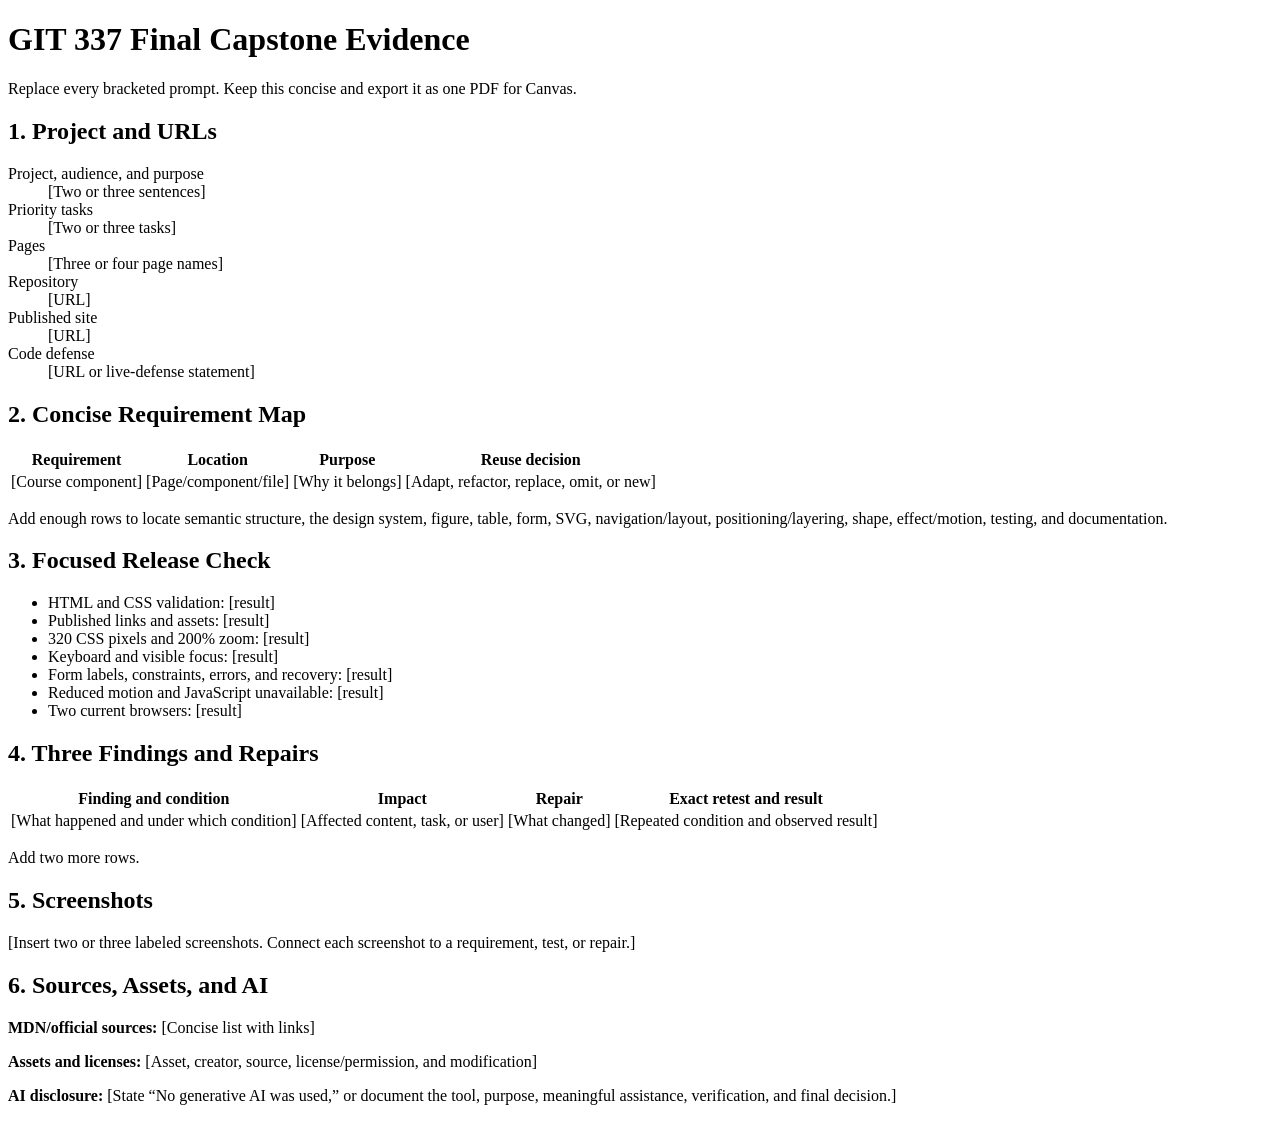
==== capstone-evidence.html @ 6161246f "start" ====
<!DOCTYPE html>
<html lang="en">
    <head>
        <meta charset="utf-8">
        <meta name="viewport" content="width=device-width,initial-scale=1">
        <title>GIT 337 Capstone Evidence</title><link rel="stylesheet" href="evidence.css">
    </head>
    <body>
        <header>
            <h1>GIT 337 Final Capstone Evidence</h1>
            <p>Replace every bracketed prompt. Keep this concise and export it as one PDF for Canvas.</p>
        </header>
        <main>
            <section>
                <h2>1. Project and URLs</h2>
                <dl>
                    <dt>Project, audience, and purpose</dt>
                    <dd>[Two or three sentences]</dd>
                    <dt>Priority tasks</dt>
                    <dd>[Two or three tasks]</dd>
                    <dt>Pages</dt>
                    <dd>[Three or four page names]</dd>
                    <dt>Repository</dt>
                    <dd>[URL]</dd>
                    <dt>Published site</dt>
                    <dd>[URL]</dd>
                    <dt>Code defense</dt>
                    <dd>[URL or live-defense statement]</dd>
                </dl>
            </section>
            <section>
                <h2>2. Concise Requirement Map</h2>
                <table>
                    <thead>
                        <tr>
                            <th>Requirement</th>
                            <th>Location</th>
                            <th>Purpose</th>
                            <th>Reuse decision</th>
                        </tr>
                    </thead>
                    <tbody>
                        <tr>
                            <td>[Course component]</td>
                            <td>[Page/component/file]</td>
                            <td>[Why it belongs]</td>
                            <td>[Adapt, refactor, replace, omit, or new]</td>
                        </tr>
                    </tbody>
                </table>
                <p>Add enough rows to locate semantic structure, the design system, figure, table, form, SVG, navigation/layout, positioning/layering, shape, effect/motion, testing, and documentation.</p>
            </section>
            <section>
                <h2>3. Focused Release Check</h2>
                <ul>
                    <li>HTML and CSS validation: [result]</li>
                    <li>Published links and assets: [result]</li>
                    <li>320 CSS pixels and 200% zoom: [result]</li>
                    <li>Keyboard and visible focus: [result]</li>
                    <li>Form labels, constraints, errors, and recovery: [result]</li>
                    <li>Reduced motion and JavaScript unavailable: [result]</li>
                    <li>Two current browsers: [result]</li>
                </ul>
            </section>
            <section>
                <h2>4. Three Findings and Repairs</h2>
                <table>
                    <thead>
                        <tr>
                            <th>Finding and condition</th>
                            <th>Impact</th>
                            <th>Repair</th>
                            <th>Exact retest and result</th>
                        </tr>
                    </thead>
                    <tbody>
                        <tr>
                            <td>[What happened and under which condition]</td>
                            <td>[Affected content, task, or user]</td>
                            <td>[What changed]</td>
                            <td>[Repeated condition and observed result]</td>
                        </tr>
                    </tbody>
                </table>
                <p>Add two more rows.</p>
            </section>
            <section>
                <h2>5. Screenshots</h2>
                <p>[Insert two or three labeled screenshots. Connect each screenshot to a requirement, test, or repair.]</p>
            </section>
            <section>
                <h2>6. Sources, Assets, and AI</h2>
                <p><strong>MDN/official sources:</strong> [Concise list with links]</p>
                <p><strong>Assets and licenses:</strong> [Asset, creator, source, license/permission, and modification]</p>
                <p><strong>AI disclosure:</strong> [State “No generative AI was used,” or document the tool, purpose, meaningful assistance, verification, and final decision.]</p>
            </section>
        </main>
    </body>
</html>
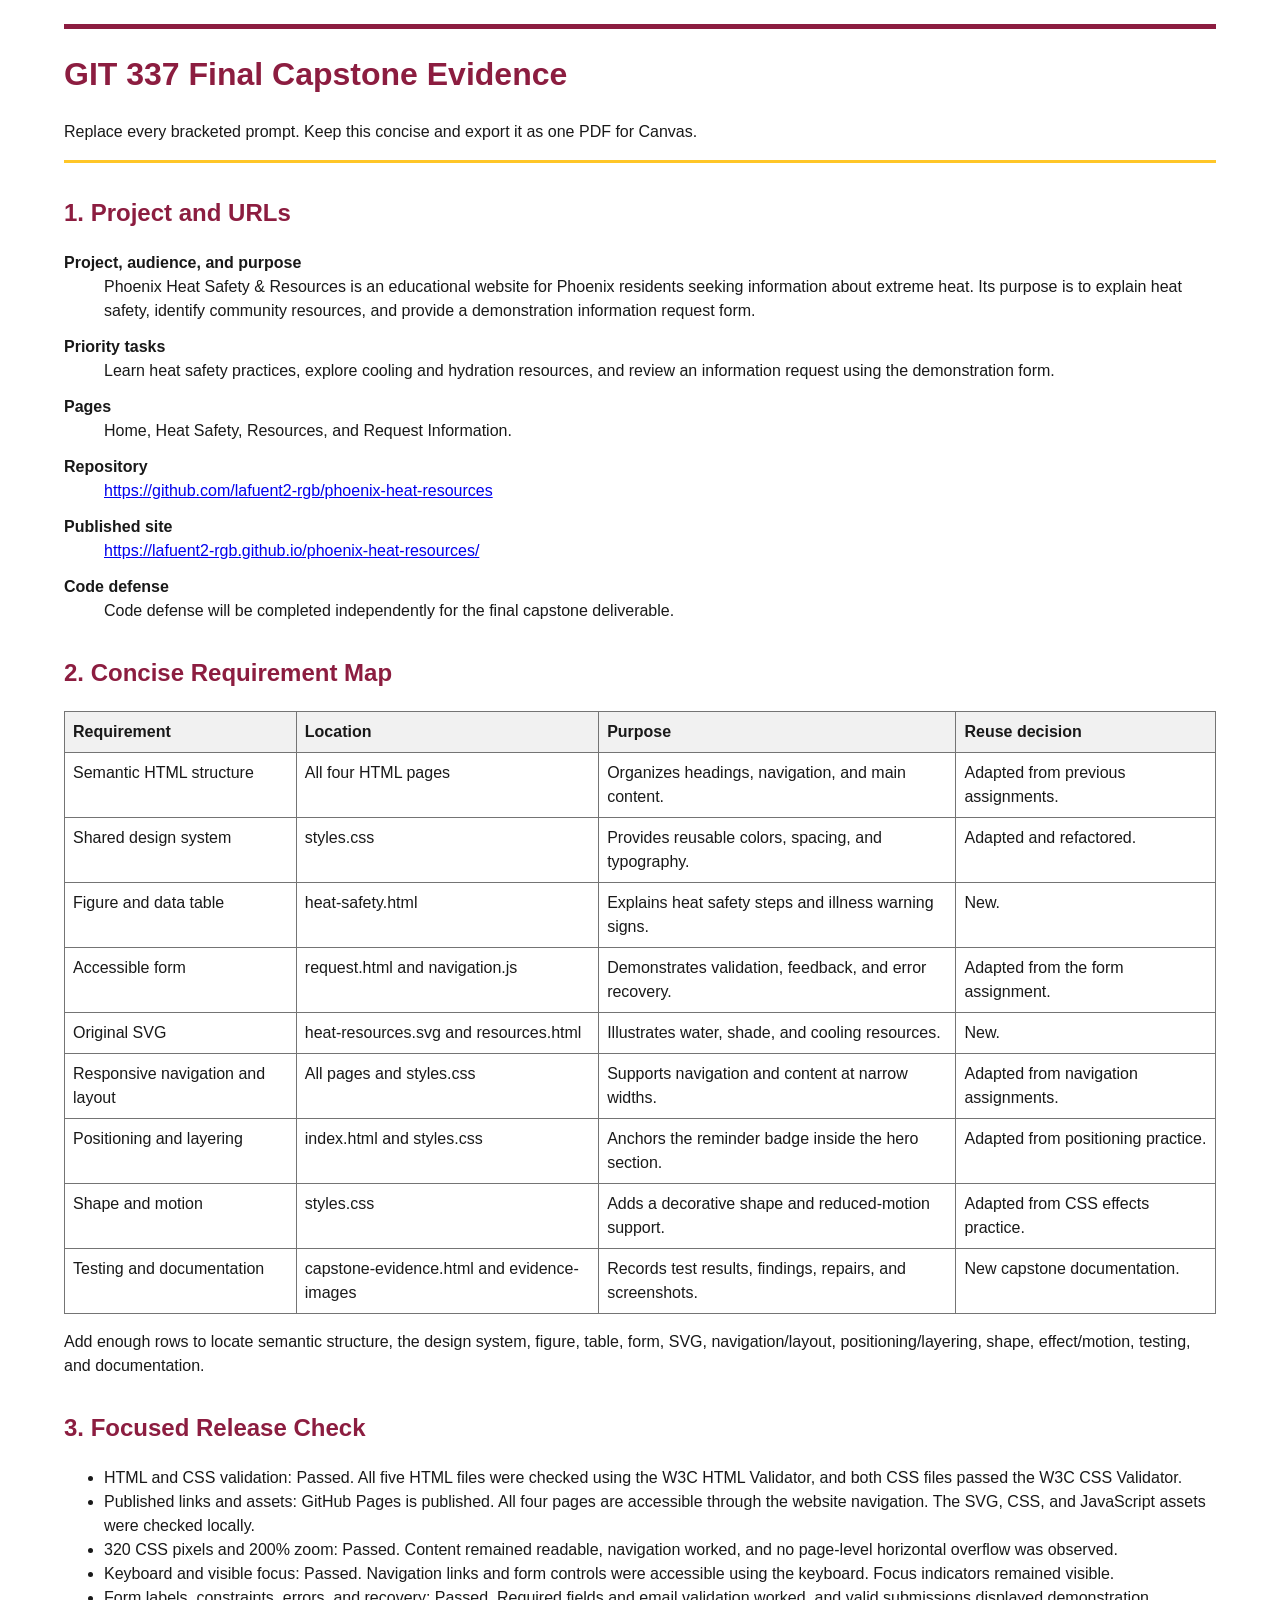
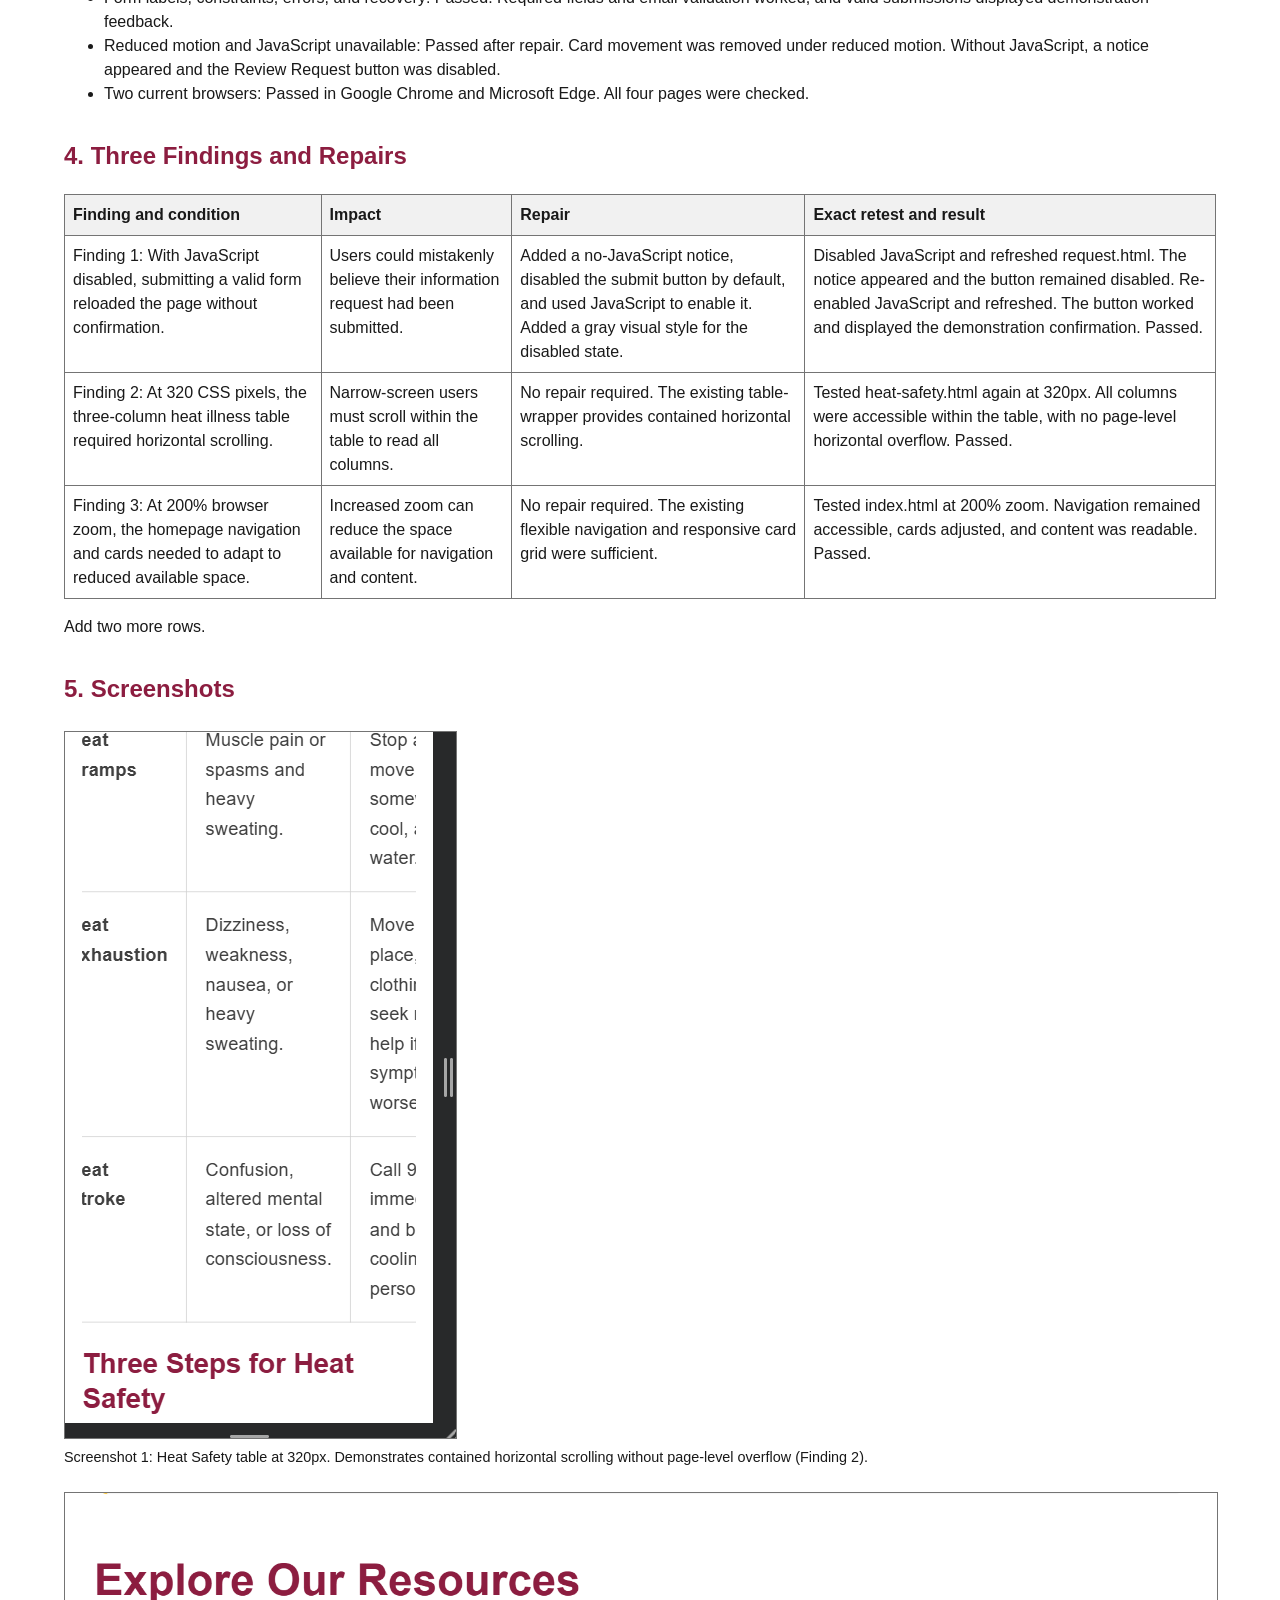
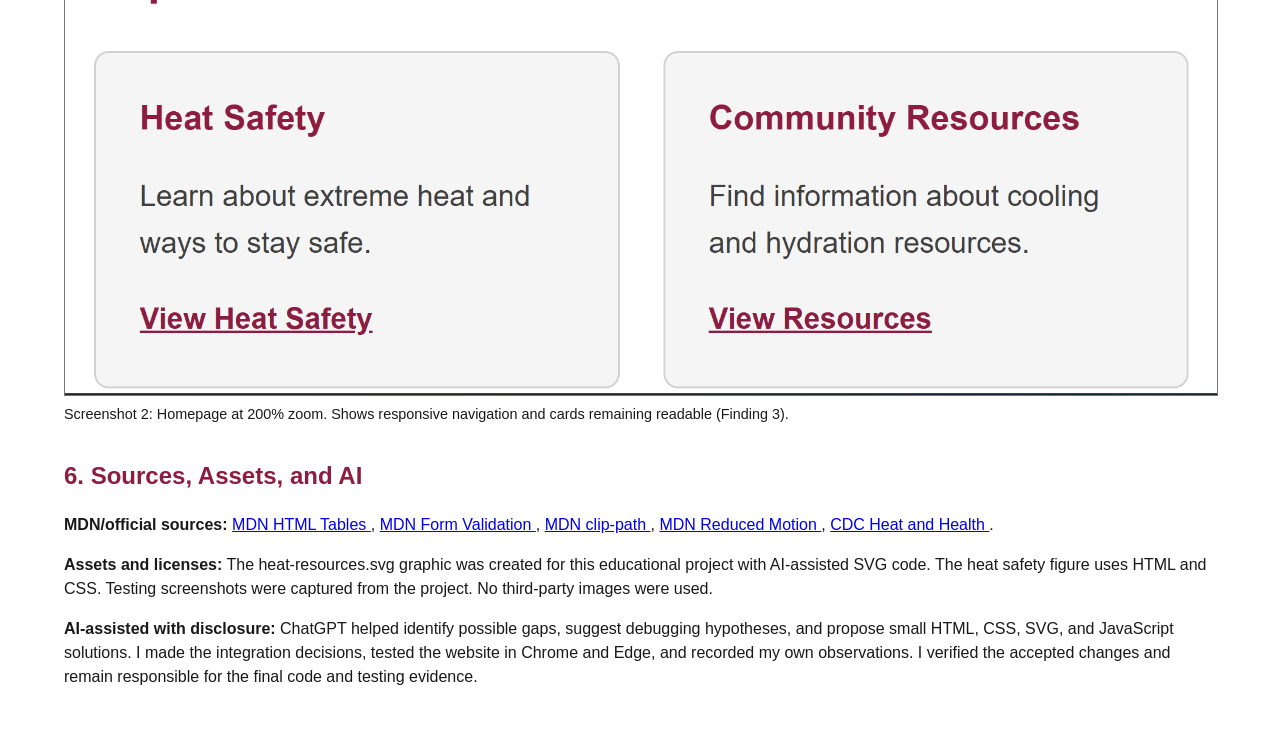
==== commit 8f63f921: "capstone-evidence" ====
--- a/capstone-evidence.html
+++ b/capstone-evidence.html
@@ -13,20 +13,54 @@
         <main>
             <section>
                 <h2>1. Project and URLs</h2>
+
                 <dl>
-                    <dt>Project, audience, and purpose</dt>
-                    <dd>[Two or three sentences]</dd>
-                    <dt>Priority tasks</dt>
-                    <dd>[Two or three tasks]</dd>
-                    <dt>Pages</dt>
-                    <dd>[Three or four page names]</dd>
-                    <dt>Repository</dt>
-                    <dd>[URL]</dd>
-                    <dt>Published site</dt>
-                    <dd>[URL]</dd>
-                    <dt>Code defense</dt>
-                    <dd>[URL or live-defense statement]</dd>
+                <dt>Project, audience, and purpose</dt>
+                <dd>
+                    Phoenix Heat Safety & Resources is an educational
+                    website for Phoenix residents seeking information
+                    about extreme heat. Its purpose is to explain heat
+                    safety, identify community resources, and provide
+                    a demonstration information request form.
+                </dd>
+
+                <dt>Priority tasks</dt>
+                <dd>
+                    Learn heat safety practices, explore cooling and
+                    hydration resources, and review an information
+                    request using the demonstration form.
+                </dd>
+
+                <dt>Pages</dt>
+                <dd>
+                    Home, Heat Safety, Resources, and Request Information.
+                </dd>
+
+
+                <dt>Repository</dt>
+                <dd>
+                <a href="https://github.com/lafuent2-rgb/phoenix-heat-resources">
+                    https://github.com/lafuent2-rgb/phoenix-heat-resources
+                </a>
+                </dd>
+
+
+
+                <dt>Published site</dt>
+                <dd>
+                <a href="https://lafuent2-rgb.github.io/phoenix-heat-resources/">
+                    https://lafuent2-rgb.github.io/phoenix-heat-resources/
+                </a>
+                </dd>
+
+
+                <dt>Code defense</dt>
+                <dd>
+                    Code defense will be completed independently
+                    for the final capstone deliverable.
+                </dd>
                 </dl>
+
             </section>
             <section>
                 <h2>2. Concise Requirement Map</h2>
@@ -39,28 +73,113 @@
                             <th>Reuse decision</th>
                         </tr>
                     </thead>
+                    
                     <tbody>
-                        <tr>
-                            <td>[Course component]</td>
-                            <td>[Page/component/file]</td>
-                            <td>[Why it belongs]</td>
-                            <td>[Adapt, refactor, replace, omit, or new]</td>
-                        </tr>
+                    <tr>
+                        <td>Semantic HTML structure</td>
+                        <td>All four HTML pages</td>
+                        <td>Organizes headings, navigation, and main content.</td>
+                        <td>Adapted from previous assignments.</td>
+                    </tr>
+                    <tr>
+                        <td>Shared design system</td>
+                        <td>styles.css</td>
+                        <td>Provides reusable colors, spacing, and typography.</td>
+                        <td>Adapted and refactored.</td>
+                    </tr>
+                    <tr>
+                        <td>Figure and data table</td>
+                        <td>heat-safety.html</td>
+                        <td>Explains heat safety steps and illness warning signs.</td>
+                        <td>New.</td>
+                    </tr>
+                    <tr>
+                        <td>Accessible form</td>
+                        <td>request.html and navigation.js</td>
+                        <td>Demonstrates validation, feedback, and error recovery.</td>
+                        <td>Adapted from the form assignment.</td>
+                    </tr>
+                    <tr>
+                        <td>Original SVG</td>
+                        <td>heat-resources.svg and resources.html</td>
+                        <td>Illustrates water, shade, and cooling resources.</td>
+                        <td>New.</td>
+                    </tr>
+                    <tr>
+                        <td>Responsive navigation and layout</td>
+                        <td>All pages and styles.css</td>
+                        <td>Supports navigation and content at narrow widths.</td>
+                        <td>Adapted from navigation assignments.</td>
+                    </tr>
+                    <tr>
+                        <td>Positioning and layering</td>
+                        <td>index.html and styles.css</td>
+                        <td>Anchors the reminder badge inside the hero section.</td>
+                        <td>Adapted from positioning practice.</td>
+                    </tr>
+                    <tr>
+                        <td>Shape and motion</td>
+                        <td>styles.css</td>
+                        <td>Adds a decorative shape and reduced-motion support.</td>
+                        <td>Adapted from CSS effects practice.</td>
+                    </tr>
+                    <tr>
+                        <td>Testing and documentation</td>
+                        <td>capstone-evidence.html and evidence-images</td>
+                        <td>Records test results, findings, repairs, and screenshots.</td>
+                        <td>New capstone documentation.</td>
+                    </tr>
                     </tbody>
+
                 </table>
                 <p>Add enough rows to locate semantic structure, the design system, figure, table, form, SVG, navigation/layout, positioning/layering, shape, effect/motion, testing, and documentation.</p>
             </section>
             <section>
                 <h2>3. Focused Release Check</h2>
+
                 <ul>
-                    <li>HTML and CSS validation: [result]</li>
-                    <li>Published links and assets: [result]</li>
-                    <li>320 CSS pixels and 200% zoom: [result]</li>
-                    <li>Keyboard and visible focus: [result]</li>
-                    <li>Form labels, constraints, errors, and recovery: [result]</li>
-                    <li>Reduced motion and JavaScript unavailable: [result]</li>
-                    <li>Two current browsers: [result]</li>
+
+                <li>
+                HTML and CSS validation: Passed. All five HTML files
+                were checked using the W3C HTML Validator, and both
+                CSS files passed the W3C CSS Validator.
+                </li>
+
+
+                <li>
+                Published links and assets: GitHub Pages is published.
+                All four pages are accessible through the website
+                navigation. The SVG, CSS, and JavaScript assets
+                were checked locally.
+                </li>
+
+                <li>
+                    320 CSS pixels and 200% zoom: Passed. Content remained
+                    readable, navigation worked, and no page-level
+                    horizontal overflow was observed.
+                </li>
+                <li>
+                    Keyboard and visible focus: Passed. Navigation links
+                    and form controls were accessible using the keyboard.
+                    Focus indicators remained visible.
+                </li>
+                <li>
+                    Form labels, constraints, errors, and recovery:
+                    Passed. Required fields and email validation worked,
+                    and valid submissions displayed demonstration feedback.
+                </li>
+                <li>
+                    Reduced motion and JavaScript unavailable: Passed
+                    after repair. Card movement was removed under reduced
+                    motion. Without JavaScript, a notice appeared and
+                    the Review Request button was disabled.
+                </li>
+                <li>
+                    Two current browsers: Passed in Google Chrome and
+                    Microsoft Edge. All four pages were checked.
+                </li>
                 </ul>
+
             </section>
             <section>
                 <h2>4. Three Findings and Repairs</h2>
@@ -73,26 +192,142 @@
                             <th>Exact retest and result</th>
                         </tr>
                     </thead>
-                    <tbody>
-                        <tr>
-                            <td>[What happened and under which condition]</td>
-                            <td>[Affected content, task, or user]</td>
-                            <td>[What changed]</td>
-                            <td>[Repeated condition and observed result]</td>
-                        </tr>
-                    </tbody>
+                    
+                <tbody>
+                <tr>
+                    <td>
+                    Finding 1: With JavaScript disabled, submitting
+                    a valid form reloaded the page without confirmation.
+                    </td>
+                    <td>
+                    Users could mistakenly believe their information
+                    request had been submitted.
+                    </td>
+                    <td>
+                    Added a no-JavaScript notice, disabled the submit
+                    button by default, and used JavaScript to enable it.
+                    Added a gray visual style for the disabled state.
+                    </td>
+                    <td>
+                    Disabled JavaScript and refreshed request.html.
+                    The notice appeared and the button remained disabled.
+                    Re-enabled JavaScript and refreshed. The button worked
+                    and displayed the demonstration confirmation. Passed.
+                    </td>
+                </tr>
+                <tr>
+                    <td>
+                    Finding 2: At 320 CSS pixels, the three-column
+                    heat illness table required horizontal scrolling.
+                    </td>
+                    <td>
+                    Narrow-screen users must scroll within the table
+                    to read all columns.
+                    </td>
+                    <td>
+                    No repair required. The existing table-wrapper
+                    provides contained horizontal scrolling.
+                    </td>
+                    <td>
+                    Tested heat-safety.html again at 320px.
+                    All columns were accessible within the table,
+                    with no page-level horizontal overflow. Passed.
+                    </td>
+                </tr>
+                <tr>
+                    <td>
+                    Finding 3: At 200% browser zoom, the homepage
+                    navigation and cards needed to adapt to reduced
+                    available space.
+                    </td>
+                    <td>
+                    Increased zoom can reduce the space available
+                    for navigation and content.
+                    </td>
+                    <td>
+                    No repair required. The existing flexible
+                    navigation and responsive card grid were sufficient.
+                    </td>
+                    <td>
+                    Tested index.html at 200% zoom.
+                    Navigation remained accessible, cards adjusted,
+                    and content was readable. Passed.
+                    </td>
+                </tr>
+                </tbody>
+
                 </table>
                 <p>Add two more rows.</p>
             </section>
-            <section>
-                <h2>5. Screenshots</h2>
-                <p>[Insert two or three labeled screenshots. Connect each screenshot to a requirement, test, or repair.]</p>
-            </section>
+
+            <section>
+            <h2>5. Screenshots</h2>
+
+            <figure>
+                <img src="table-320-test.png"
+                    alt="Heat illness table tested at 320 CSS pixels."
+                    class="evidence-screenshot">
+                <figcaption>
+                Screenshot 1: Heat Safety table at 320px.
+                Demonstrates contained horizontal scrolling
+                without page-level overflow (Finding 2).
+                </figcaption>
+            </figure>
+
+            <figure>
+                <img src="homepage-200-zoom.png"
+                    alt="Phoenix Heat Safety homepage at 200 percent zoom."
+                    class="evidence-screenshot">
+                <figcaption>
+                Screenshot 2: Homepage at 200% zoom.
+                Shows responsive navigation and cards
+                remaining readable (Finding 3).
+                </figcaption>
+            </figure>
+            </section>
+
             <section>
                 <h2>6. Sources, Assets, and AI</h2>
-                <p><strong>MDN/official sources:</strong> [Concise list with links]</p>
-                <p><strong>Assets and licenses:</strong> [Asset, creator, source, license/permission, and modification]</p>
-                <p><strong>AI disclosure:</strong> [State “No generative AI was used,” or document the tool, purpose, meaningful assistance, verification, and final decision.]</p>
+
+                <p>
+                <strong>MDN/official sources:</strong>
+                <a href="https://developer.mozilla.org/en-US/docs/Web/HTML/Element/table">
+                    MDN HTML Tables
+                </a>,
+                <a href="https://developer.mozilla.org/en-US/docs/Learn_web_development/Extensions/Forms/Form_validation">
+                    MDN Form Validation
+                </a>,
+                <a href="https://developer.mozilla.org/en-US/docs/Web/CSS/clip-path">
+                    MDN clip-path
+                </a>,
+                <a href="https://developer.mozilla.org/en-US/docs/Web/CSS/@media/prefers-reduced-motion">
+                    MDN Reduced Motion
+                </a>,
+                <a href="https://www.cdc.gov/heat-health/">
+                    CDC Heat and Health
+                </a>.
+                </p>
+
+                <p>
+                <strong>Assets and licenses:</strong>
+                The heat-resources.svg graphic was created for this
+                educational project with AI-assisted SVG code.
+                The heat safety figure uses HTML and CSS.
+                Testing screenshots were captured from the project.
+                No third-party images were used.
+                </p>
+
+                <p>
+                <strong>AI-assisted with disclosure:</strong>
+                ChatGPT helped identify possible gaps, suggest debugging
+                hypotheses, and propose small HTML, CSS, SVG, and JavaScript
+                solutions. I made the integration decisions, tested the
+                website in Chrome and Edge, and recorded my own observations.
+                I verified the accepted changes and remain responsible
+                for the final code and testing evidence.
+                </p>
+
+
             </section>
         </main>
     </body>
--- a/evidence.css
+++ b/evidence.css
@@ -0,0 +1,67 @@
+:root { 
+    color-scheme: light; 
+    font-family: Arial, Helvetica, sans-serif; 
+    line-height: 1.5; color: #191919; 
+}
+body { 
+    max-width: 72rem; 
+    margin: 0 auto; 
+    padding: 1.5rem; 
+}
+header { 
+    border-top: .35rem solid #8c1d40; 
+    border-bottom: .2rem solid #ffc627; 
+}
+h1, h2 { 
+    color: #8c1d40; 
+}
+section { 
+    margin-block: 2rem; 
+    break-inside: avoid; 
+}
+table { 
+    width: 100%; 
+    border-collapse: collapse; 
+}
+th, td { 
+    border: 1px solid #747474; 
+    padding: .5rem; 
+    text-align: left; 
+    vertical-align: top; 
+}
+th { 
+    background: #f1f1f1; 
+}
+dt { 
+    font-weight: 700; 
+}
+dd { 
+    margin-block-end: .75rem; 
+}
+@media print { 
+    body { 
+        max-width: none; 
+        padding: 0; 
+    } 
+    a { 
+        color: #191919; 
+    } 
+}
+
+/* Evidence screenshots */
+.evidence-screenshot {
+  display: block;
+  max-width: 100%;
+  height: auto;
+  border: 1px solid #747474;
+}
+
+figure {
+  margin: 1.5rem 0;
+}
+
+figcaption {
+  margin-top: 0.5rem;
+  font-size: 0.9rem;
+}
+
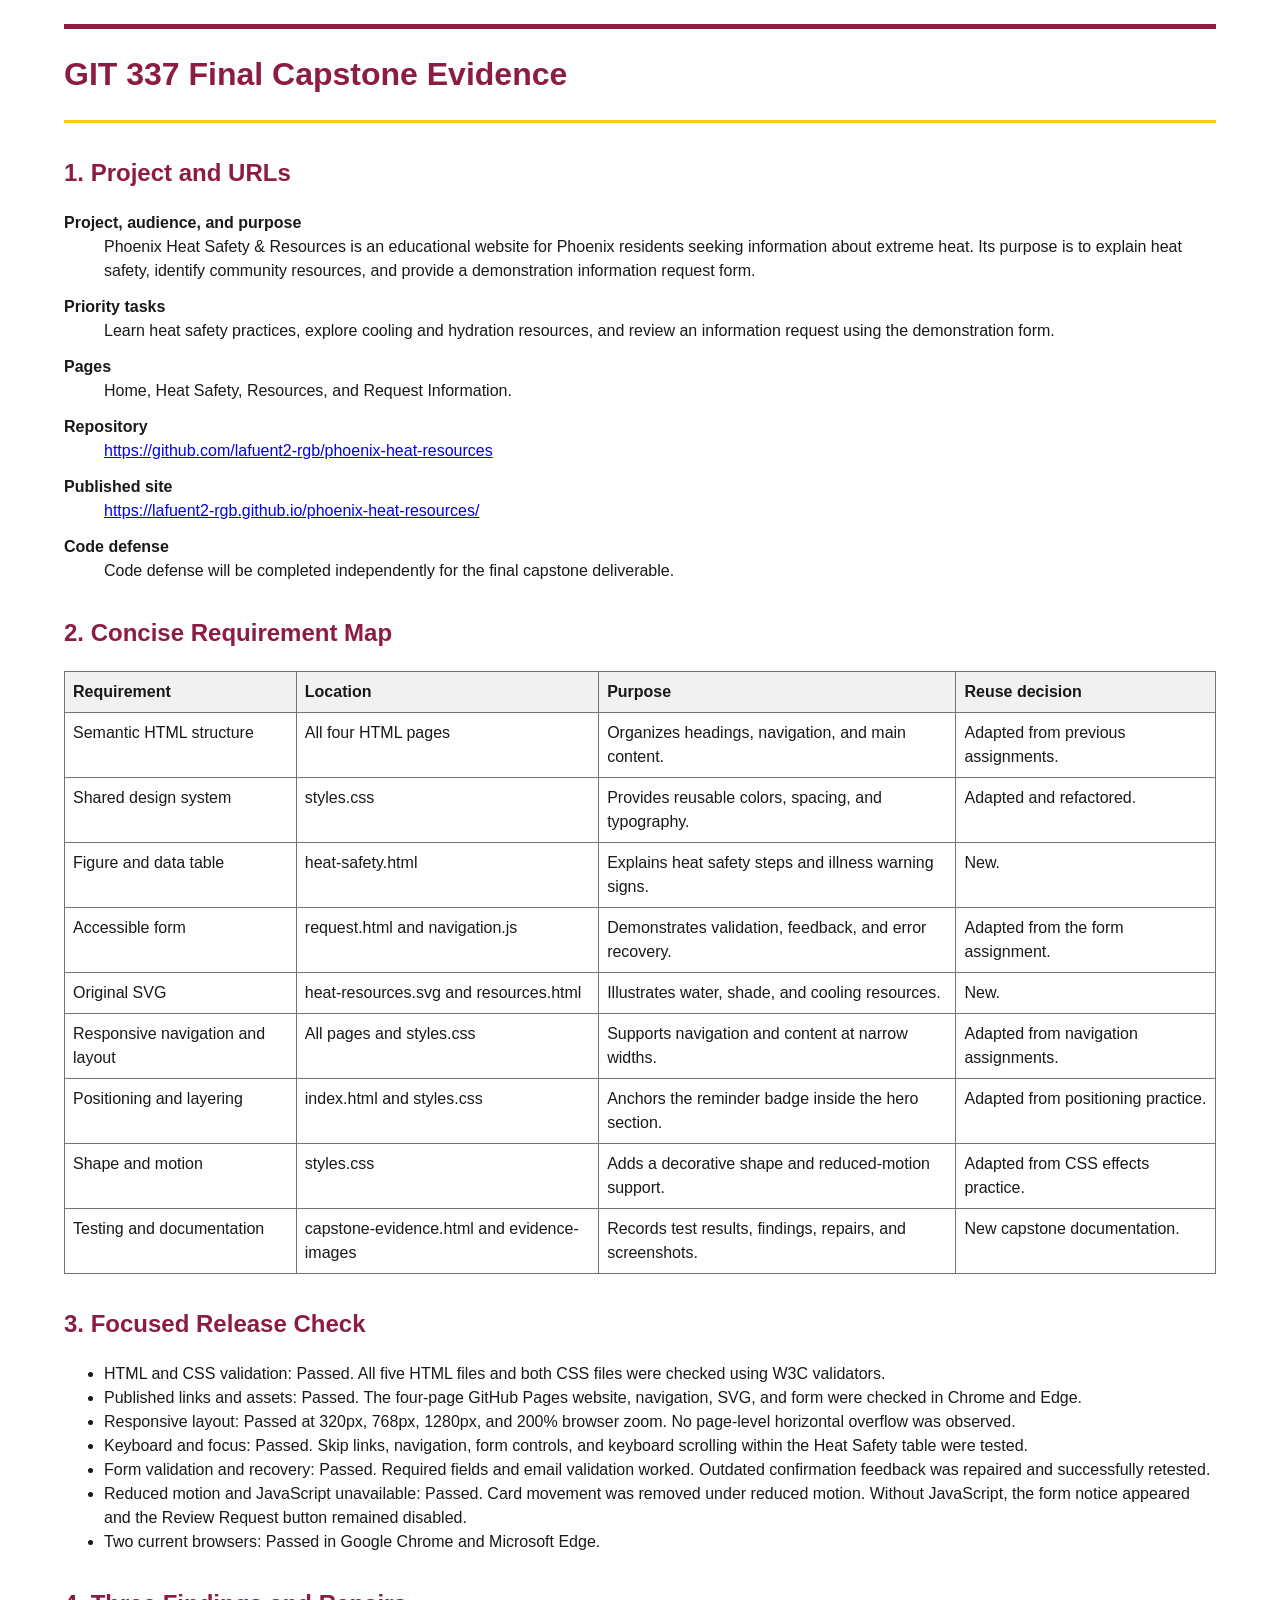
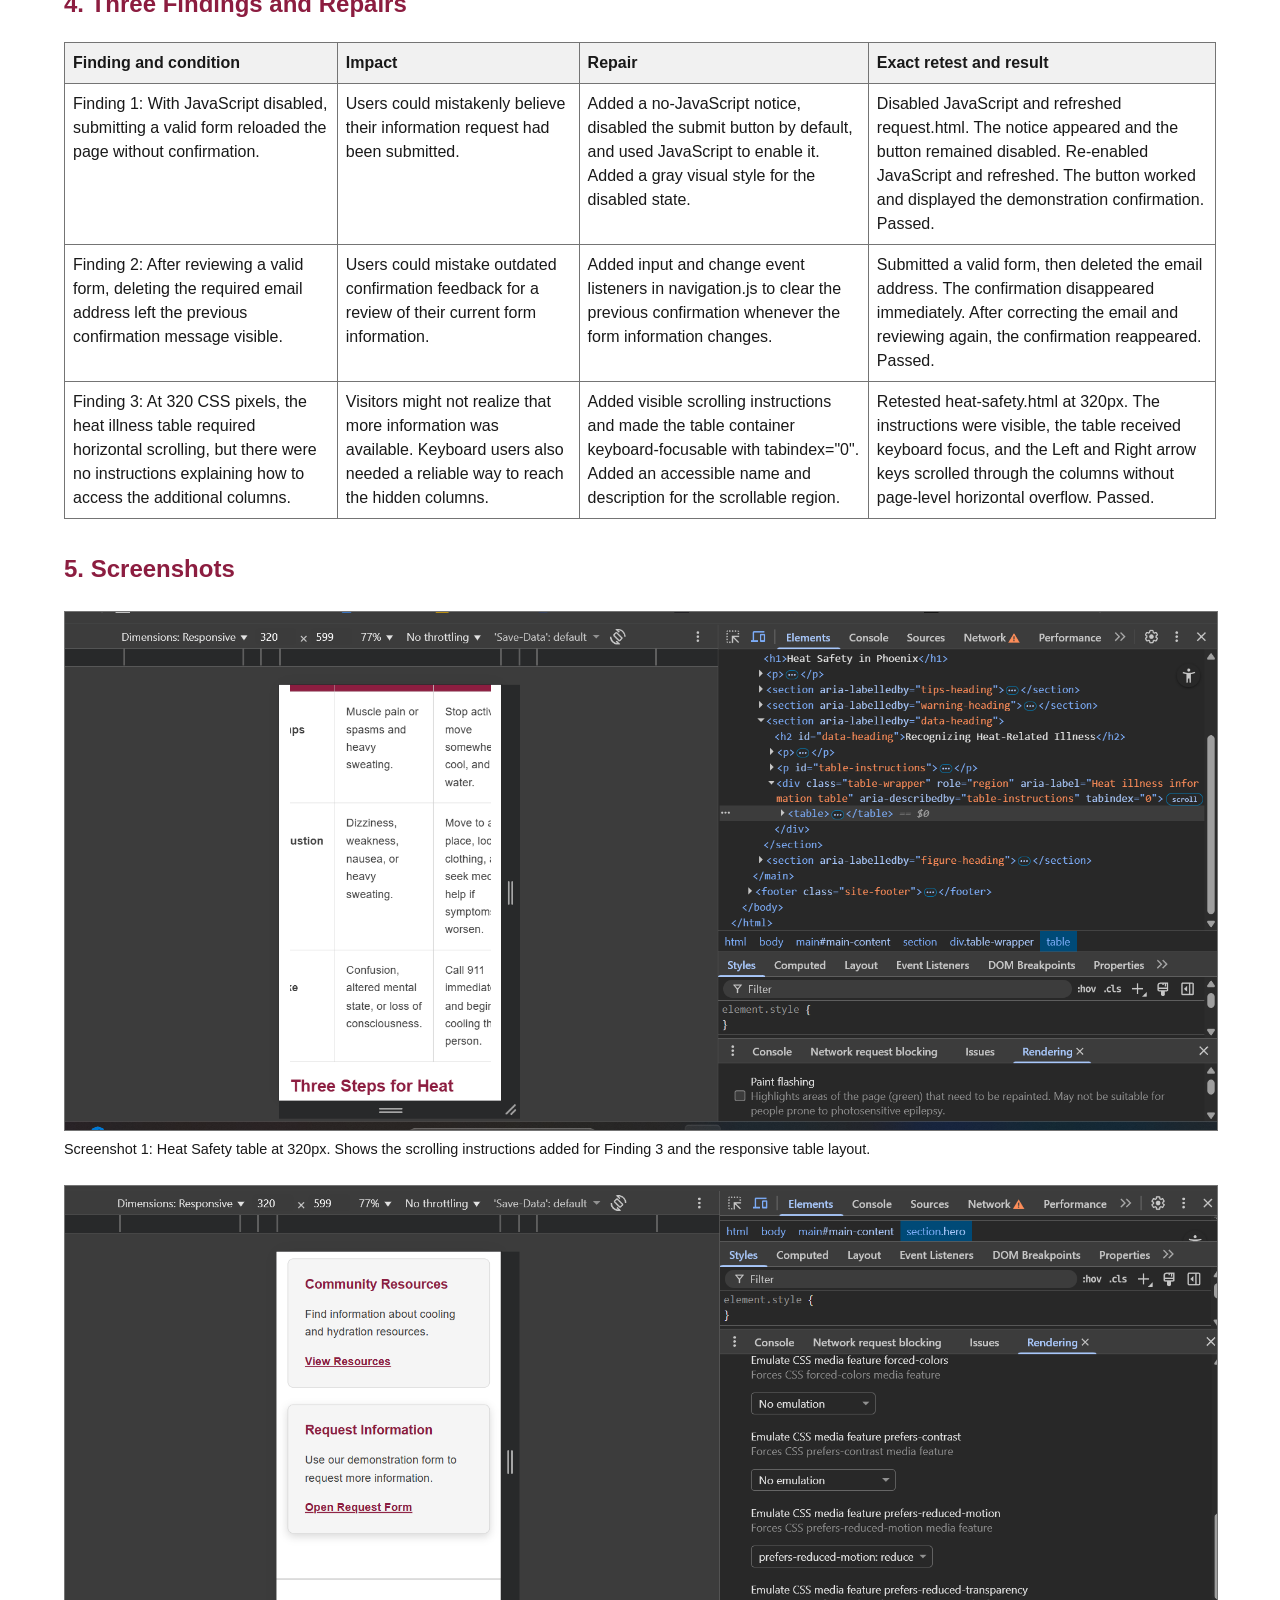
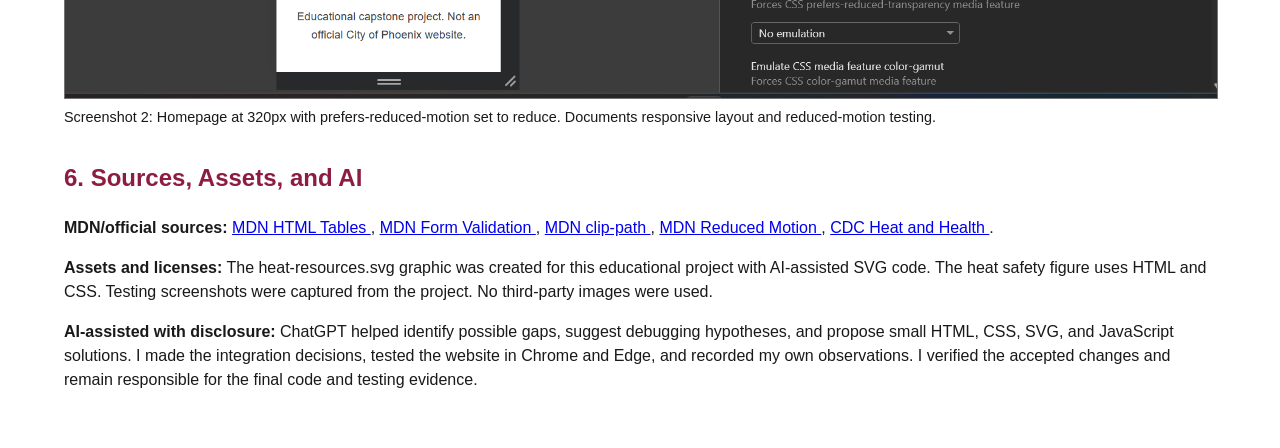
==== commit 4c00810e: "refined lines" ====
--- a/capstone-evidence.html
+++ b/capstone-evidence.html
@@ -8,7 +8,6 @@
     <body>
         <header>
             <h1>GIT 337 Final Capstone Evidence</h1>
-            <p>Replace every bracketed prompt. Keep this concise and export it as one PDF for Canvas.</p>
         </header>
         <main>
             <section>
@@ -132,51 +131,44 @@
                     </tbody>
 
                 </table>
-                <p>Add enough rows to locate semantic structure, the design system, figure, table, form, SVG, navigation/layout, positioning/layering, shape, effect/motion, testing, and documentation.</p>
             </section>
             <section>
                 <h2>3. Focused Release Check</h2>
 
                 <ul>
-
-                <li>
-                HTML and CSS validation: Passed. All five HTML files
-                were checked using the W3C HTML Validator, and both
-                CSS files passed the W3C CSS Validator.
-                </li>
-
-
-                <li>
-                Published links and assets: GitHub Pages is published.
-                All four pages are accessible through the website
-                navigation. The SVG, CSS, and JavaScript assets
-                were checked locally.
-                </li>
-
-                <li>
-                    320 CSS pixels and 200% zoom: Passed. Content remained
-                    readable, navigation worked, and no page-level
-                    horizontal overflow was observed.
-                </li>
-                <li>
-                    Keyboard and visible focus: Passed. Navigation links
-                    and form controls were accessible using the keyboard.
-                    Focus indicators remained visible.
-                </li>
-                <li>
-                    Form labels, constraints, errors, and recovery:
-                    Passed. Required fields and email validation worked,
-                    and valid submissions displayed demonstration feedback.
-                </li>
-                <li>
-                    Reduced motion and JavaScript unavailable: Passed
-                    after repair. Card movement was removed under reduced
-                    motion. Without JavaScript, a notice appeared and
-                    the Review Request button was disabled.
-                </li>
-                <li>
-                    Two current browsers: Passed in Google Chrome and
-                    Microsoft Edge. All four pages were checked.
+                <li>
+                    HTML and CSS validation: Passed. All five HTML files
+                    and both CSS files were checked using W3C validators.
+                </li>
+                <li>
+                    Published links and assets: Passed. The four-page
+                    GitHub Pages website, navigation, SVG, and form
+                    were checked in Chrome and Edge.
+                </li>
+                <li>
+                    Responsive layout: Passed at 320px, 768px, 1280px,
+                    and 200% browser zoom. No page-level horizontal
+                    overflow was observed.
+                </li>
+                <li>
+                    Keyboard and focus: Passed. Skip links, navigation,
+                    form controls, and keyboard scrolling within the
+                    Heat Safety table were tested.
+                </li>
+                <li>
+                    Form validation and recovery: Passed. Required fields
+                    and email validation worked. Outdated confirmation
+                    feedback was repaired and successfully retested.
+                </li>
+                <li>
+                    Reduced motion and JavaScript unavailable: Passed.
+                    Card movement was removed under reduced motion.
+                    Without JavaScript, the form notice appeared and
+                    the Review Request button remained disabled.
+                </li>
+                <li>
+                    Two current browsers: Passed in Google Chrome
+                    and Microsoft Edge.
                 </li>
                 </ul>
 
@@ -214,74 +206,83 @@
                     Re-enabled JavaScript and refreshed. The button worked
                     and displayed the demonstration confirmation. Passed.
                     </td>
+                </tr>  
+                <tr>
+                <td>
+                    Finding 2: After reviewing a valid form, deleting
+                    the required email address left the previous
+                    confirmation message visible.
+                </td>
+                <td>
+                    Users could mistake outdated confirmation feedback
+                    for a review of their current form information.
+                </td>
+                <td>
+                    Added input and change event listeners in
+                    navigation.js to clear the previous confirmation
+                    whenever the form information changes.
+                </td>
+                <td>
+                    Submitted a valid form, then deleted the email
+                    address. The confirmation disappeared immediately.
+                    After correcting the email and reviewing again,
+                    the confirmation reappeared. Passed.
+                </td>
                 </tr>
+
+               
                 <tr>
-                    <td>
-                    Finding 2: At 320 CSS pixels, the three-column
-                    heat illness table required horizontal scrolling.
-                    </td>
-                    <td>
-                    Narrow-screen users must scroll within the table
-                    to read all columns.
-                    </td>
-                    <td>
-                    No repair required. The existing table-wrapper
-                    provides contained horizontal scrolling.
-                    </td>
-                    <td>
-                    Tested heat-safety.html again at 320px.
-                    All columns were accessible within the table,
-                    with no page-level horizontal overflow. Passed.
-                    </td>
-                </tr>
-                <tr>
-                    <td>
-                    Finding 3: At 200% browser zoom, the homepage
-                    navigation and cards needed to adapt to reduced
-                    available space.
-                    </td>
-                    <td>
-                    Increased zoom can reduce the space available
-                    for navigation and content.
-                    </td>
-                    <td>
-                    No repair required. The existing flexible
-                    navigation and responsive card grid were sufficient.
-                    </td>
-                    <td>
-                    Tested index.html at 200% zoom.
-                    Navigation remained accessible, cards adjusted,
-                    and content was readable. Passed.
-                    </td>
+                <td>
+                    Finding 3: At 320 CSS pixels, the heat illness
+                    table required horizontal scrolling, but there
+                    were no instructions explaining how to access
+                    the additional columns.
+                </td>
+                <td>
+                    Visitors might not realize that more information
+                    was available. Keyboard users also needed a
+                    reliable way to reach the hidden columns.
+                </td>
+                <td>
+                    Added visible scrolling instructions and made
+                    the table container keyboard-focusable with
+                    tabindex="0". Added an accessible name and
+                    description for the scrollable region.
+                </td>
+                <td>
+                    Retested heat-safety.html at 320px. The instructions
+                    were visible, the table received keyboard focus,
+                    and the Left and Right arrow keys scrolled through
+                    the columns without page-level horizontal overflow.
+                    Passed.
+                </td>
                 </tr>
                 </tbody>
-
                 </table>
-                <p>Add two more rows.</p>
-            </section>
-
+            </section>
+           
             <section>
             <h2>5. Screenshots</h2>
 
             <figure>
-                <img src="table-320-test.png"
-                    alt="Heat illness table tested at 320 CSS pixels."
+                <img src="table-final-320.png"
+                    alt="Heat illness table with scrolling instructions at 320px."
                     class="evidence-screenshot">
                 <figcaption>
                 Screenshot 1: Heat Safety table at 320px.
-                Demonstrates contained horizontal scrolling
-                without page-level overflow (Finding 2).
+                Shows the scrolling instructions added for
+                Finding 3 and the responsive table layout.
                 </figcaption>
             </figure>
 
             <figure>
-                <img src="homepage-200-zoom.png"
-                    alt="Phoenix Heat Safety homepage at 200 percent zoom."
+                <img src="Reduced-Motion.png"
+                    alt="Homepage at 320px with reduced-motion emulation enabled."
                     class="evidence-screenshot">
                 <figcaption>
-                Screenshot 2: Homepage at 200% zoom.
-                Shows responsive navigation and cards
-                remaining readable (Finding 3).
+                Screenshot 2: Homepage at 320px with
+                prefers-reduced-motion set to reduce.
+                Documents responsive layout and reduced-motion testing.
                 </figcaption>
             </figure>
             </section>
